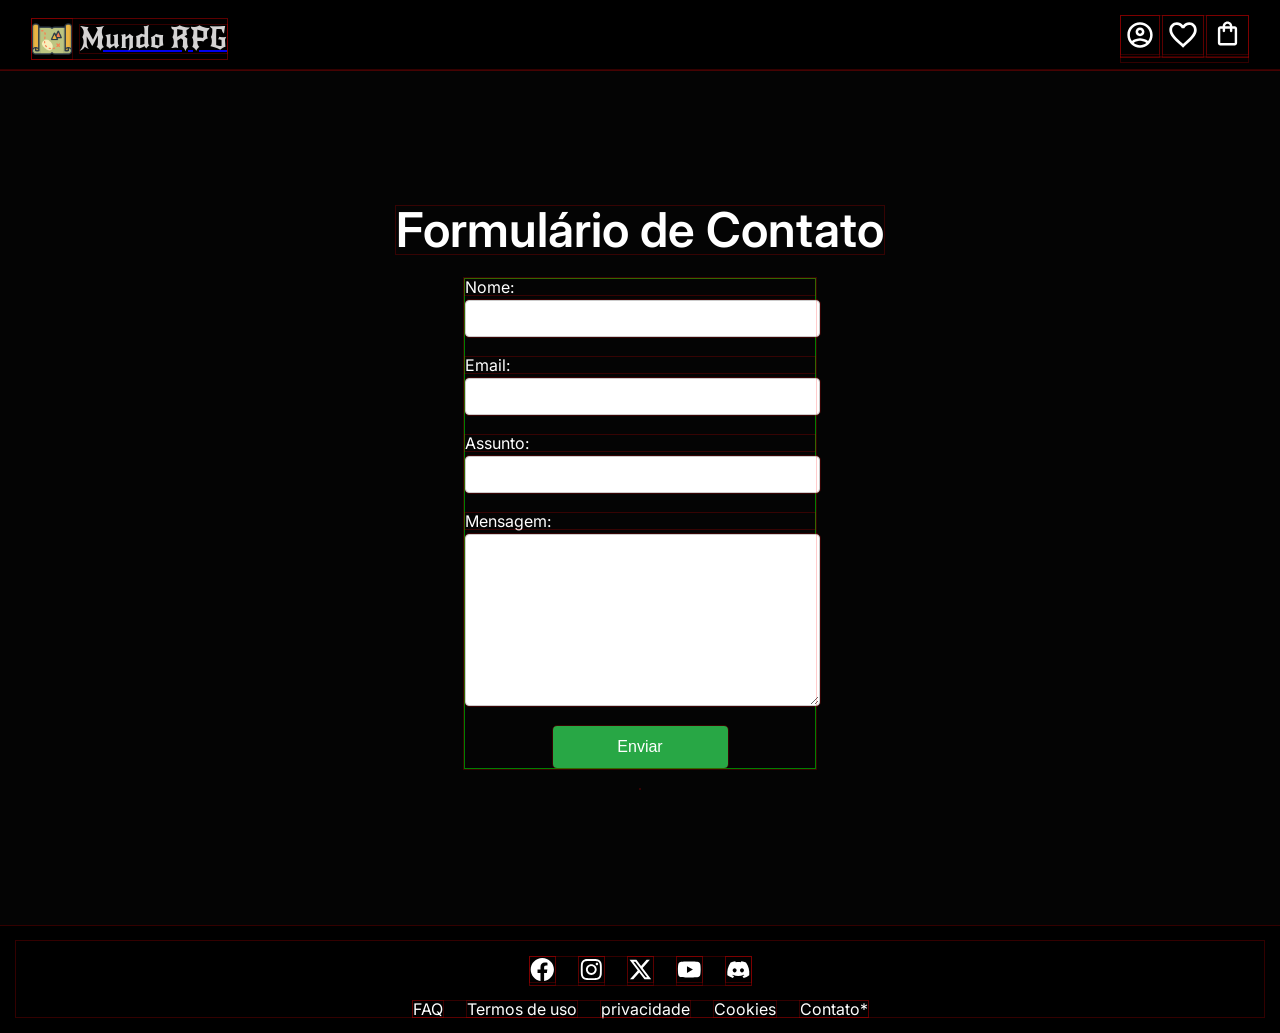
==== contato.html @ 8e6fc4f1 "Responsive Iniciando responsividade do site de mobile para Tablet / PC" ====
<!DOCTYPE html>
<html lang="en">
  <head>
    <meta charset="UTF-8" />
    <meta name="viewport" content="width=device-width, initial-scale=1.0" />
    <title>RPG Maps</title>
    <link rel="stylesheet" href="https://cdn.jsdelivr.net/npm/swiper@11/swiper-bundle.min.css" />
    <link rel="stylesheet" href="/styles/reset.css" />
    <link rel="stylesheet" href="/styles/responsive.css" />
    <link rel="stylesheet" href="/styles/style.css" />
  </head>

  <body>
    <section class="container__topo">
      <header class="cabecalho">
        <div class="container__logo">
          <a href="index.html">
            <img src="/imagens2/logo.svg" alt="logo" class="logo" />
            <h1>Mundo RPG</h1>
          </a>
        </div>
        <div class="container">
          <a href="#"><img src="/imagens2/Usuário.svg" alt="usuario" class="cont__imagem_cab" /></a>
          <a href="#"><img src="/imagens2/Favoritos.svg" alt="favoritos" class="cont__imagem_cab" /></a>
          <a href="#osplanos"><img src="/imagens2/Compras.svg" alt="comprar" class="cont__imagem_cab" /></a>

          <input type="checkbox" id="menu" class="container__botao" />
          <label for="menu">
            <span class="cabecalho_menu-hamburguer"> </span>
          </label>
          <ul class="lista-menu">
            <li class="lista-menu__item"><a href="#" class="lista-menu__links">PERFIL</a></li>
            <li class="lista-menu__item"><a href="#" class="lista-menu__links">FAVORITOS</a></li>
            <li class="lista-menu__item"><a href="#" class="lista-menu__links">NOSSOS PLANOS</a></li>
            <li class="lista-menu__item"><a href="#" class="lista-menu__categorias">=== CATEGORIAS RPG ===</a></li>
            <li class="lista-menu__item"><a href="#" class="lista-menu__links">ITENS</a></li>
            <li class="lista-menu__item"><a href="#" class="lista-menu__links">MAPAS</a></li>
            <li class="lista-menu__item"><a href="#" class="lista-menu__links">LIVROS</a></li>
            <li class="lista-menu__item"><a href="#" class="lista-menu__links">CRIATURAS</a></li>
          </ul>
        </div>
      </header>
    </section>

    <section class="container__contato">
      <h2>Formulário de Contato</h2>

      <form class="formulario" id="forms">
        <label for="nome">Nome:</label>
        <input type="text" id="nome" name="nome" required />

        <label for="email">Email:</label>
        <input type="email" id="email" name="email" required />

        <label for="assunto">Assunto:</label>
        <input type="text" id="assunto" name="assunto" required />

        <label for="mensagem">Mensagem:</label>
        <textarea id="mensagem" name="mensagem" required></textarea>

        <button type="submit">Enviar</button>
      </form>

      <p id="mensagemStatus"></p>
    </section>

    <footer class="rodape">
      <div class="redes__sociais">
        <a href="https://web.facebook.com/" target="_blank"><img src="/imagens2/Facebook.svg" alt="Facebook" class="social" /></a>
        <a href="https://www.instagram.com/" target="_blank"><img src="/imagens2/Instagram.svg" alt="Instagram" class="social" /></a>
        <a href="https://x.com/" target="_blank"><img src="/imagens2/Twitter.svg" alt="X" class="social" /></a>
        <a href="https://www.youtube.com/" target="_blank"><img src="/imagens2/Youtube.svg" alt="Youtube" class="social" /></a>
        <a href="https://discord.com/" target="_blank"><img src="/imagens2/Discord.svg" alt="Discord" class="social" /></a>
      </div>
      <div class="more__info">
        <a href="#faq">FAQ</a>
        <a href="#">Termos de uso</a>
        <a href="#">privacidade</a>
        <a href="#">Cookies</a>
        <a href="contato.html">Contato*</a>
      </div>
    </footer>

    <script src="/js/contato.js"></script>
  </body>
</html>

<!--
  <body>
    <header> 
        <nav></nav> 
    </header>
    <main>
        <section> </section>
        <div> </div>
        <article> </article> 
        <aside> </aside>
    </main>
    <footer>   
    </footer>
  </body>
    -->
---- styles/style.css ----
@import url("https://fonts.googleapis.com/css2?family=New+Rocker&display=swap");
@import url("https://fonts.googleapis.com/css2?family=Inter:ital,opsz,wght@0,14..32,100..900;1,14..32,100..900&display=swap");

@import url("/styles/Home/headers.css");
@import url(/styles/home/banner.css);
@import url("/styles/Home/colecao1.css");
@import url("/styles/Home/colecao2.css");
@import url("/styles/Home/colecao2.css");
@import url("/styles/Home/final.css");
@import url("/styles/Home/footer.css");
/* Contato*/
@import url("/styles/Usuario/contato.css");

:root {
  --cabecalho-color: #0000005b;
  --background-color: #000000;

  --primary-color: #3498db;
  --secondary-color: rgb(46, 221, 137);
  --secondary-color-hover: rgb(84, 245, 167);

  --logo-color: rgba(233, 232, 232, 0.911);
  --logo-font: "New Rocker", sans-serif;

  --text-color: #ffffff;
  --font-family: "Inter", "Inter fallback", Sans-serif;

  --texto-font-64: 64px;
  --texto-font-48: 48px;
  --texto-font-32: 32px;
  --texto-font-28: 28px;
  --texto-font-24: 24px;
  --texto-font-20: 20px;
  --texto-font-18: 18px;
  --texto-font-16: 16px;
  --texto-font-14: 14px;
  --texto-font-13: 13px;
  --texto-font-11: 11px;
  --border-font-5: 5px;

  --box-shadow: 0 2px 5px rgba(13, 221, 30, 0.767);
}
/* redimencionamento padão para sites
    390w, 428w, 640w, 750w, 828w, 1080w, 1200w, 1920w
*/
* {
  outline: 1px solid rgba(255, 0, 0, 0.199);
}

body {
  display: flex;
  flex-direction: column;
  justify-content: center;

  background-color: var(--background-color);
}
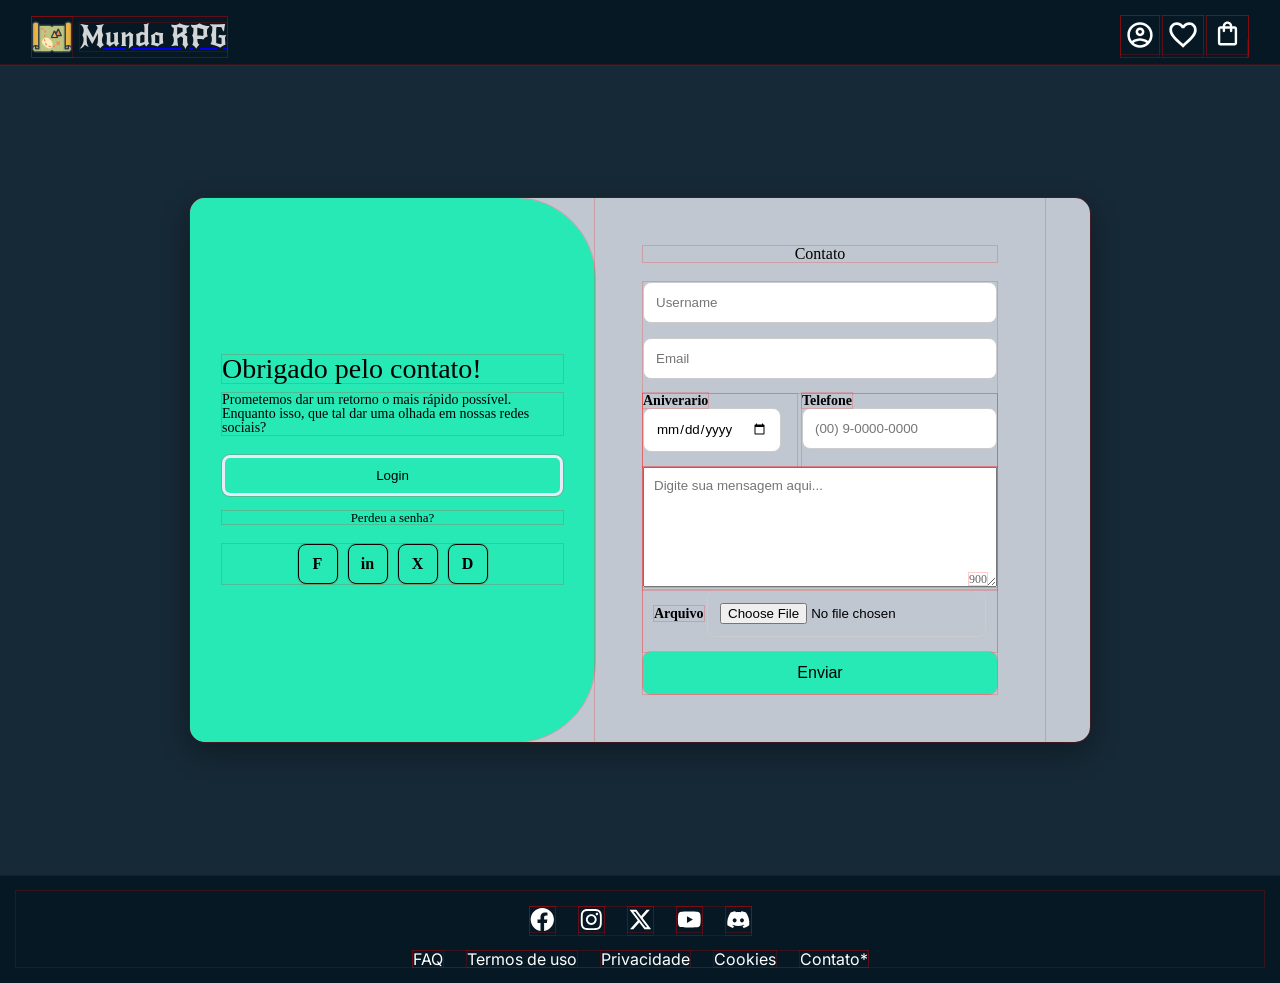
==== commit 6506ad62: "," ====
--- a/contato.html
+++ b/contato.html
@@ -1,16 +1,19 @@
-<!DOCTYPE html>
+<!doctype html>
 <html lang="en">
   <head>
     <meta charset="UTF-8" />
     <meta name="viewport" content="width=device-width, initial-scale=1.0" />
     <title>RPG Maps</title>
+
     <link rel="stylesheet" href="https://cdn.jsdelivr.net/npm/swiper@11/swiper-bundle.min.css" />
     <link rel="stylesheet" href="/styles/reset.css" />
     <link rel="stylesheet" href="/styles/responsive.css" />
     <link rel="stylesheet" href="/styles/style.css" />
+    <link rel="stylesheet" href="/styles/contato.css" />
   </head>
 
   <body>
+    <!-- TOPO / HEADER -->
     <section class="container__topo">
       <header class="cabecalho">
         <div class="container__logo">
@@ -19,6 +22,7 @@
             <h1>Mundo RPG</h1>
           </a>
         </div>
+
         <div class="container">
           <a href="#"><img src="/imagens2/Usuário.svg" alt="usuario" class="cont__imagem_cab" /></a>
           <a href="#"><img src="/imagens2/Favoritos.svg" alt="favoritos" class="cont__imagem_cab" /></a>
@@ -26,8 +30,9 @@
 
           <input type="checkbox" id="menu" class="container__botao" />
           <label for="menu">
-            <span class="cabecalho_menu-hamburguer"> </span>
+            <span class="cabecalho_menu-hamburguer"></span>
           </label>
+
           <ul class="lista-menu">
             <li class="lista-menu__item"><a href="#" class="lista-menu__links">PERFIL</a></li>
             <li class="lista-menu__item"><a href="#" class="lista-menu__links">FAVORITOS</a></li>
@@ -42,61 +47,89 @@
       </header>
     </section>
 
+    <!-- LOGIN -->
     <section class="container__contato">
-      <h2>Formulário de Contato</h2>
+      <div class="card__contato">
+        <div class="painel__esquerdo">
+          <h2>Obrigado pelo contato!</h2>
+          <p>Prometemos dar um retorno o mais rápido possível. Enquanto isso, que tal dar uma olhada em nossas redes sociais?</p>
+          <button class="btn__outline">Login</button>
 
-      <form class="formulario" id="forms">
-        <label for="nome">Nome:</label>
-        <input type="text" id="nome" name="nome" required />
+          <a href="#" class="link__forgot">Perdeu a senha?</a>
 
-        <label for="email">Email:</label>
-        <input type="email" id="email" name="email" required />
+          <div class="social__icons">
+            <span>F</span>
+            <span>in</span>
+            <span>X</span>
+            <span>D</span>
+          </div>
+        </div>
 
-        <label for="assunto">Assunto:</label>
-        <input type="text" id="assunto" name="assunto" required />
+        <div class="painel__direito">
+          <h2>Contato</h2>
 
-        <label for="mensagem">Mensagem:</label>
-        <textarea id="mensagem" name="mensagem" required></textarea>
+          <form action="" id="forms" method="getup">
+            <input type="text" id="name" placeholder="Username" required />
+            <input type="email" id="email" placeholder="Email" required />
+            <div class="box-datatel">
+              <div>
+                <label for="birthDate">Aniverario</label>
+                <input type="date" id="nascimento" />
+              </div>
+              <div>
+                <label for="telnumber">Telefone</label>
+                <input type="tel" id="telnumber" maxlength="16" placeholder="(00) 9-0000-0000" />
+              </div>
+            </div>
 
-        <button type="submit">Enviar</button>
-      </form>
+            <div class="texto__container">
+              <textarea id="mensagem" placeholder="Digite sua mensagem aqui..." maxlength="900" required></textarea>
+              <span id="contador">900</span>
+            </div>
 
-      <p id="mensagemStatus"></p>
+            <div class="box_upload">
+              <label for="userImage">Arquivo</label>
+              <input type="file" id="upload" accept="image/*" name="userImage" />
+            </div>
+
+            <button type="submit" class="btn__submit">Enviar</button>
+          </form>
+        </div>
+      </div>
     </section>
 
+    <!-- FOOTER -->
     <footer class="rodape">
       <div class="redes__sociais">
-        <a href="https://web.facebook.com/" target="_blank"><img src="/imagens2/Facebook.svg" alt="Facebook" class="social" /></a>
-        <a href="https://www.instagram.com/" target="_blank"><img src="/imagens2/Instagram.svg" alt="Instagram" class="social" /></a>
-        <a href="https://x.com/" target="_blank"><img src="/imagens2/Twitter.svg" alt="X" class="social" /></a>
-        <a href="https://www.youtube.com/" target="_blank"><img src="/imagens2/Youtube.svg" alt="Youtube" class="social" /></a>
-        <a href="https://discord.com/" target="_blank"><img src="/imagens2/Discord.svg" alt="Discord" class="social" /></a>
+        <a href="https://web.facebook.com/" target="_blank">
+          <img src="/imagens2/Facebook.svg" alt="Facebook" class="social" />
+        </a>
+        <a href="https://www.instagram.com/" target="_blank">
+          <img src="/imagens2/Instagram.svg" alt="Instagram" class="social" />
+        </a>
+        <a href="https://x.com/" target="_blank">
+          <img src="/imagens2/Twitter.svg" alt="X" class="social" />
+        </a>
+        <a href="https://www.youtube.com/" target="_blank">
+          <img src="/imagens2/Youtube.svg" alt="Youtube" class="social" />
+        </a>
+        <a href="https://discord.com/" target="_blank">
+          <img src="/imagens2/Discord.svg" alt="Discord" class="social" />
+        </a>
       </div>
+
       <div class="more__info">
         <a href="#faq">FAQ</a>
         <a href="#">Termos de uso</a>
-        <a href="#">privacidade</a>
+        <a href="#">Privacidade</a>
         <a href="#">Cookies</a>
         <a href="contato.html">Contato*</a>
       </div>
     </footer>
 
-    <script src="/js/contato.js"></script>
+    <!-- JS -->
+    <script src="/js/contato/contato.js"></script>
+    <script src="/js/contato/contato_tel.js"></script>
+    <script src="/js/contato/mensagens.js"></script>
   </body>
 </html>
-
-<!--
-  <body>
-    <header> 
-        <nav></nav> 
-    </header>
-    <main>
-        <section> </section>
-        <div> </div>
-        <article> </article> 
-        <aside> </aside>
-    </main>
-    <footer>   
-    </footer>
-  </body>
-    -->
--- a/styles/style.css
+++ b/styles/style.css
@@ -12,12 +12,11 @@
 @import url("/styles/Usuario/contato.css");
 
 :root {
-  --cabecalho-color: #0000005b;
-  --background-color: #000000;
+  --background-color: #051824;
 
   --primary-color: #3498db;
-  --secondary-color: rgb(46, 221, 137);
-  --secondary-color-hover: rgb(84, 245, 167);
+  --secondary-color: #32e08f;
+  --secondary-color-hover: #32e0c4;
 
   --logo-color: rgba(233, 232, 232, 0.911);
   --logo-font: "New Rocker", sans-serif;
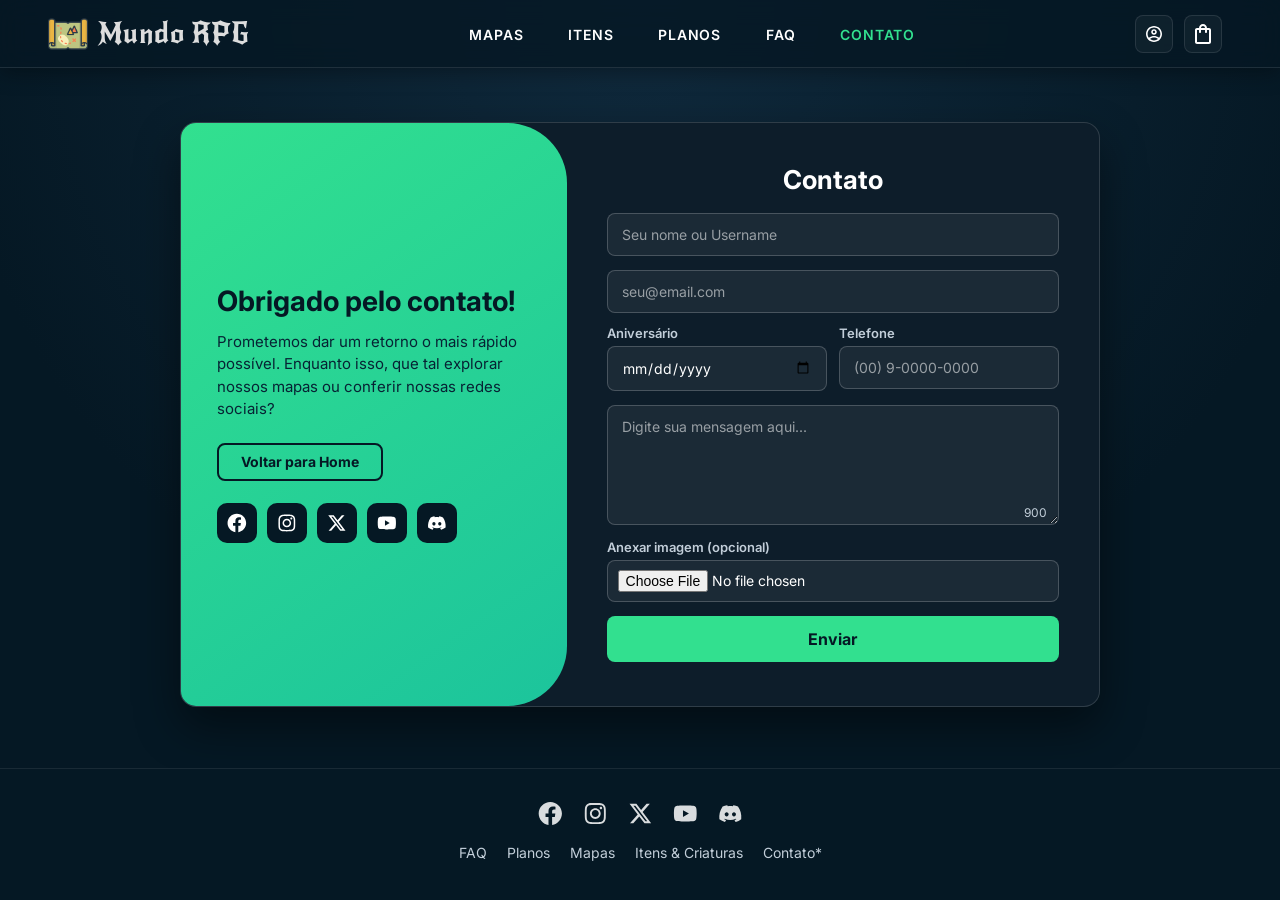
==== commit 803c2d05: "Correções" ====
--- a/contato.html
+++ b/contato.html
@@ -1,79 +1,98 @@
 <!doctype html>
-<html lang="en">
+<html lang="pt-BR">
   <head>
     <meta charset="UTF-8" />
     <meta name="viewport" content="width=device-width, initial-scale=1.0" />
-    <title>RPG Maps</title>
+    <title>Contato — Mundo RPG</title>
 
-    <link rel="stylesheet" href="https://cdn.jsdelivr.net/npm/swiper@11/swiper-bundle.min.css" />
-    <link rel="stylesheet" href="/styles/reset.css" />
-    <link rel="stylesheet" href="/styles/responsive.css" />
-    <link rel="stylesheet" href="/styles/style.css" />
-    <link rel="stylesheet" href="/styles/contato.css" />
+    <link rel="stylesheet" href="styles/reset.css" />
+    <link rel="stylesheet" href="styles/style.css" />
   </head>
 
   <body>
-    <!-- TOPO / HEADER -->
-    <section class="container__topo">
-      <header class="cabecalho">
-        <div class="container__logo">
-          <a href="index.html">
-            <img src="/imagens2/logo.svg" alt="logo" class="logo" />
-            <h1>Mundo RPG</h1>
-          </a>
-        </div>
+    <header class="cabecalho">
+      <div class="container__logo">
+        <a href="index.html">
+          <img src="imagens2/logo.svg" alt="Logo Mundo RPG" class="logo" />
+          <h1>Mundo RPG</h1>
+        </a>
+      </div>
 
-        <div class="container">
-          <a href="#"><img src="/imagens2/Usuário.svg" alt="usuario" class="cont__imagem_cab" /></a>
-          <a href="#"><img src="/imagens2/Favoritos.svg" alt="favoritos" class="cont__imagem_cab" /></a>
-          <a href="#osplanos"><img src="/imagens2/Compras.svg" alt="comprar" class="cont__imagem_cab" /></a>
+      <ul class="opcoes">
+        <li class="opcoes__item"><a href="index.html#mapas" class="opcoes__link">Mapas</a></li>
+        <li class="opcoes__item"><a href="index.html#itens" class="opcoes__link">Itens</a></li>
+        <li class="opcoes__item"><a href="index.html#osplanos" class="opcoes__link">Planos</a></li>
+        <li class="opcoes__item"><a href="index.html#faq" class="opcoes__link">FAQ</a></li>
+        <li class="opcoes__item"><a href="contato.html" class="opcoes__link opcoes__link--ativo">Contato</a></li>
+      </ul>
 
-          <input type="checkbox" id="menu" class="container__botao" />
-          <label for="menu">
-            <span class="cabecalho_menu-hamburguer"></span>
-          </label>
+      <div class="cont__imagem">
+        <button type="button" id="btn-abrir-login" class="header-icon-action btn-login-trigger" aria-label="Fazer login" title="Fazer login">
+          <img src="imagens2/Usuário.svg" alt="Login" class="cont__imagem_cab" />
+        </button>
+        <button type="button" id="btn-favoritos" class="header-icon-action btn-favoritos" aria-label="Favoritos" title="Favoritos">
+          <img src="imagens2/Favoritos.svg" alt="Favoritos" class="cont__imagem_cab" />
+        </button>
+        <a href="index.html#osplanos" class="header-icon-action" aria-label="Nossos planos" title="Nossos planos">
+          <img src="imagens2/Compras.svg" alt="Planos" class="cont__imagem_cab" />
+        </a>
 
-          <ul class="lista-menu">
-            <li class="lista-menu__item"><a href="#" class="lista-menu__links">PERFIL</a></li>
-            <li class="lista-menu__item"><a href="#" class="lista-menu__links">FAVORITOS</a></li>
-            <li class="lista-menu__item"><a href="#" class="lista-menu__links">NOSSOS PLANOS</a></li>
-            <li class="lista-menu__item"><a href="#" class="lista-menu__categorias">=== CATEGORIAS RPG ===</a></li>
-            <li class="lista-menu__item"><a href="#" class="lista-menu__links">ITENS</a></li>
-            <li class="lista-menu__item"><a href="#" class="lista-menu__links">MAPAS</a></li>
-            <li class="lista-menu__item"><a href="#" class="lista-menu__links">LIVROS</a></li>
-            <li class="lista-menu__item"><a href="#" class="lista-menu__links">CRIATURAS</a></li>
-          </ul>
-        </div>
-      </header>
-    </section>
+        <input type="checkbox" id="menu" class="container__botao" />
+        <label for="menu" aria-label="Abrir menu">
+          <span class="cabecalho_menu-hamburguer"></span>
+        </label>
 
-    <!-- LOGIN -->
+        <ul class="lista-menu">
+          <li class="lista-menu__item">
+            <button type="button" class="lista-menu__links lista-menu__btn-login">LOGIN</button>
+          </li>
+          <li class="lista-menu__item"><a href="contato.html" class="lista-menu__links">CONTATO</a></li>
+          <li class="lista-menu__item"><a href="index.html#osplanos" class="lista-menu__links">NOSSOS PLANOS</a></li>
+          <li class="lista-menu__item"><span class="lista-menu__categorias">| CATEGORIAS RPG |</span></li>
+          <li class="lista-menu__item"><a href="index.html#mapas" class="lista-menu__links">MAPAS</a></li>
+          <li class="lista-menu__item"><a href="index.html#itens" class="lista-menu__links">ITENS &amp; CRIATURAS</a></li>
+          <li class="lista-menu__item"><a href="index.html#faq" class="lista-menu__links">FAQ</a></li>
+        </ul>
+      </div>
+    </header>
+
+    <!-- CONTATO -->
     <section class="container__contato">
       <div class="card__contato">
         <div class="painel__esquerdo">
           <h2>Obrigado pelo contato!</h2>
-          <p>Prometemos dar um retorno o mais rápido possível. Enquanto isso, que tal dar uma olhada em nossas redes sociais?</p>
-          <button class="btn__outline">Login</button>
-
-          <a href="#" class="link__forgot">Perdeu a senha?</a>
+          <p>Prometemos dar um retorno o mais rápido possível. Enquanto isso, que tal explorar nossos mapas ou conferir nossas redes sociais?</p>
+          <a href="index.html" class="btn__outline">Voltar para Home</a>
 
           <div class="social__icons">
-            <span>F</span>
-            <span>in</span>
-            <span>X</span>
-            <span>D</span>
+            <a href="https://web.facebook.com/" target="_blank" rel="noopener noreferrer" aria-label="Facebook">
+              <img src="imagens2/Facebook.svg" alt="Facebook" />
+            </a>
+            <a href="https://www.instagram.com/" target="_blank" rel="noopener noreferrer" aria-label="Instagram">
+              <img src="imagens2/Instagram.svg" alt="Instagram" />
+            </a>
+            <a href="https://x.com/" target="_blank" rel="noopener noreferrer" aria-label="X">
+              <img src="imagens2/Twitter.svg" alt="X" />
+            </a>
+            <a href="https://www.youtube.com/" target="_blank" rel="noopener noreferrer" aria-label="Youtube">
+              <img src="imagens2/Youtube.svg" alt="Youtube" />
+            </a>
+            <a href="https://discord.com/" target="_blank" rel="noopener noreferrer" aria-label="Discord">
+              <img src="imagens2/Discord.svg" alt="Discord" />
+            </a>
           </div>
         </div>
 
         <div class="painel__direito">
           <h2>Contato</h2>
 
-          <form action="" id="forms" method="getup">
-            <input type="text" id="name" placeholder="Username" required />
-            <input type="email" id="email" placeholder="Email" required />
+          <form id="forms" novalidate>
+            <input type="text" id="name" placeholder="Seu nome ou Username" required />
+            <input type="email" id="email" placeholder="seu@email.com" required />
+
             <div class="box-datatel">
               <div>
-                <label for="birthDate">Aniverario</label>
+                <label for="nascimento">Aniversário</label>
                 <input type="date" id="nascimento" />
               </div>
               <div>
@@ -88,9 +107,11 @@
             </div>
 
             <div class="box_upload">
-              <label for="userImage">Arquivo</label>
+              <label for="upload">Anexar imagem (opcional)</label>
               <input type="file" id="upload" accept="image/*" name="userImage" />
             </div>
+
+            <div id="form-feedback" class="form__feedback" role="status" aria-live="polite"></div>
 
             <button type="submit" class="btn__submit">Enviar</button>
           </form>
@@ -101,35 +122,67 @@
     <!-- FOOTER -->
     <footer class="rodape">
       <div class="redes__sociais">
-        <a href="https://web.facebook.com/" target="_blank">
-          <img src="/imagens2/Facebook.svg" alt="Facebook" class="social" />
+        <a href="https://web.facebook.com/" target="_blank" rel="noopener noreferrer">
+          <img src="imagens2/Facebook.svg" alt="Facebook" class="social" />
         </a>
-        <a href="https://www.instagram.com/" target="_blank">
-          <img src="/imagens2/Instagram.svg" alt="Instagram" class="social" />
+        <a href="https://www.instagram.com/" target="_blank" rel="noopener noreferrer">
+          <img src="imagens2/Instagram.svg" alt="Instagram" class="social" />
         </a>
-        <a href="https://x.com/" target="_blank">
-          <img src="/imagens2/Twitter.svg" alt="X" class="social" />
+        <a href="https://x.com/" target="_blank" rel="noopener noreferrer">
+          <img src="imagens2/Twitter.svg" alt="X" class="social" />
         </a>
-        <a href="https://www.youtube.com/" target="_blank">
-          <img src="/imagens2/Youtube.svg" alt="Youtube" class="social" />
+        <a href="https://www.youtube.com/" target="_blank" rel="noopener noreferrer">
+          <img src="imagens2/Youtube.svg" alt="Youtube" class="social" />
         </a>
-        <a href="https://discord.com/" target="_blank">
-          <img src="/imagens2/Discord.svg" alt="Discord" class="social" />
+        <a href="https://discord.com/" target="_blank" rel="noopener noreferrer">
+          <img src="imagens2/Discord.svg" alt="Discord" class="social" />
         </a>
       </div>
 
       <div class="more__info">
-        <a href="#faq">FAQ</a>
-        <a href="#">Termos de uso</a>
-        <a href="#">Privacidade</a>
-        <a href="#">Cookies</a>
+        <a href="index.html#faq">FAQ</a>
+        <a href="index.html#osplanos">Planos</a>
+        <a href="index.html#mapas">Mapas</a>
+        <a href="index.html#itens">Itens &amp; Criaturas</a>
         <a href="contato.html">Contato*</a>
       </div>
     </footer>
 
+    <!-- Modal de Login -->
+    <div id="login-modal" class="login-modal" role="dialog" aria-modal="true" aria-labelledby="login-modal-titulo" hidden>
+      <div class="login-modal__card">
+        <button type="button" id="login-fechar" class="login-modal__fechar" aria-label="Fechar login">&times;</button>
+        <h2 id="login-modal-titulo" class="login-modal__titulo">Entrar</h2>
+        <p class="login-modal__subtitulo">Acesse sua conta no Mundo RPG</p>
+
+        <form id="login-form" class="login-modal__form">
+          <label class="login-modal__campo">
+            <span>Nickname</span>
+            <input type="text" id="login-nickname" name="nickname" placeholder="Seu nickname" autocomplete="username" />
+          </label>
+
+          <label class="login-modal__campo">
+            <span>Senha</span>
+            <div class="login-modal__senha-wrapper">
+              <input type="password" id="login-senha" name="senha" placeholder="Sua senha" autocomplete="current-password" />
+              <button type="button" id="toggle-mostrar-senha" class="login-modal__mostrar-senha" aria-label="Mostrar senha">Mostrar</button>
+            </div>
+          </label>
+
+          <label class="login-modal__salvar">
+            <input type="checkbox" id="login-salvar" name="salvar" />
+            <span>Salvar dados de login</span>
+          </label>
+
+          <button type="submit" class="login-modal__submit">Entrar</button>
+        </form>
+      </div>
+    </div>
+
     <!-- JS -->
-    <script src="/js/contato/contato.js"></script>
-    <script src="/js/contato/contato_tel.js"></script>
-    <script src="/js/contato/mensagens.js"></script>
+    <script src="js/login.js"></script>
+    <script src="js/contato/contato_tel.js"></script>
+    <script src="js/contato/mensagens.js"></script>
+    <script src="js/contato/contato.js"></script>
   </body>
 </html>
--- a/styles/style.css
+++ b/styles/style.css
@@ -1,15 +1,14 @@
 @import url("https://fonts.googleapis.com/css2?family=New+Rocker&display=swap");
 @import url("https://fonts.googleapis.com/css2?family=Inter:ital,opsz,wght@0,14..32,100..900;1,14..32,100..900&display=swap");
 
-@import url("/styles/Home/headers.css");
-@import url(/styles/home/banner.css);
-@import url("/styles/Home/colecao1.css");
-@import url("/styles/Home/colecao2.css");
-@import url("/styles/Home/colecao2.css");
-@import url("/styles/Home/final.css");
-@import url("/styles/Home/footer.css");
-/* Contato*/
-@import url("/styles/Usuario/contato.css");
+@import url("./Home/headers.css");
+@import url("./Home/banner.css");
+@import url("./Home/colecao1.css");
+@import url("./Home/colecao2.css");
+@import url("./Home/final.css");
+@import url("./Home/footer.css");
+/* Contato */
+@import url("./Usuario/contato.css");
 
 :root {
   --background-color: #051824;
@@ -18,11 +17,12 @@
   --secondary-color: #32e08f;
   --secondary-color-hover: #32e0c4;
 
-  --logo-color: rgba(233, 232, 232, 0.911);
+  --logo-color: rgba(233, 232, 232, 0.95);
   --logo-font: "New Rocker", sans-serif;
 
   --text-color: #ffffff;
-  --font-family: "Inter", "Inter fallback", Sans-serif;
+  --text-muted: #c2ced9;
+  --font-family: "Inter", "Inter fallback", sans-serif;
 
   --texto-font-64: 64px;
   --texto-font-48: 48px;
@@ -39,17 +39,23 @@
 
   --box-shadow: 0 2px 5px rgba(13, 221, 30, 0.767);
 }
-/* redimencionamento padão para sites
-    390w, 428w, 640w, 750w, 828w, 1080w, 1200w, 1920w
-*/
-* {
-  outline: 1px solid rgba(255, 0, 0, 0.199);
+
+*,
+*::before,
+*::after {
+  box-sizing: border-box;
+}
+
+html {
+  scroll-behavior: smooth;
 }
 
 body {
   display: flex;
   flex-direction: column;
-  justify-content: center;
-
+  min-height: 100vh;
   background-color: var(--background-color);
+  color: var(--text-color);
+  font-family: var(--font-family);
+  overflow-x: clip;
 }
